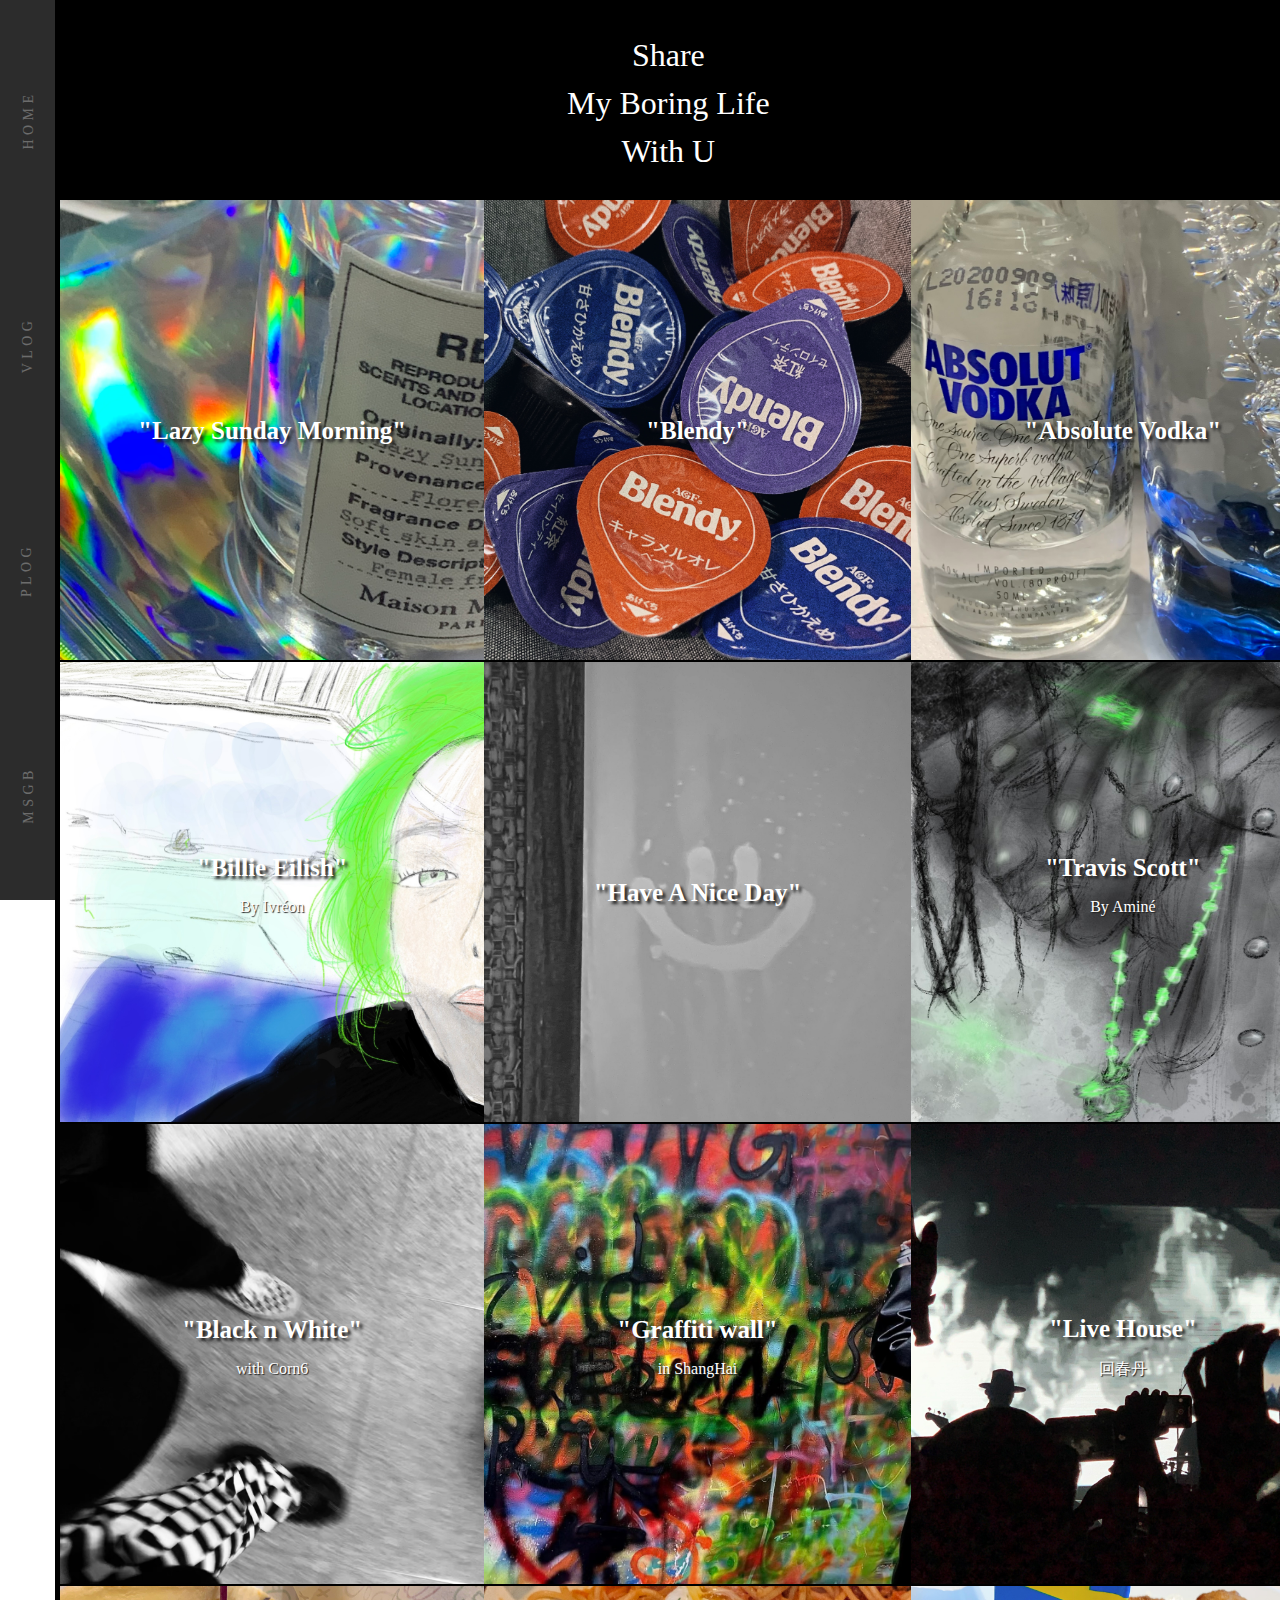
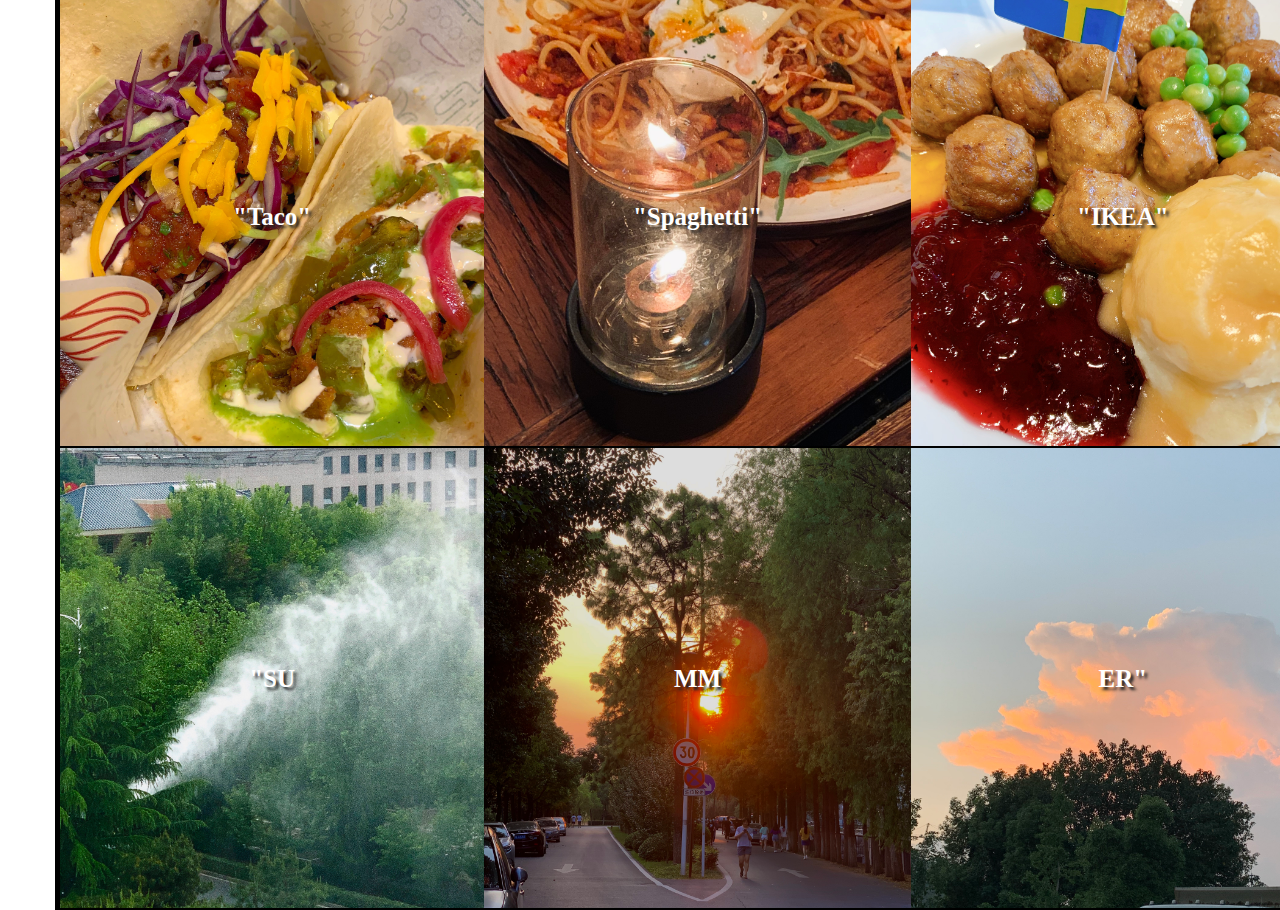
==== plog.html @ 2c7c0445 "Add files via upload" ====
<!DOCTYPE html>

<head>
    <title>PLOG</title>
    <link rel="stylesheet" type="text/css" href="index.css">
    <link rel="stylesheet" type="text/css" href="plog.css">
</head>

<body>
    <div>
        <!-- 导航区nav -->
        <nav>
            <ul class="navigation">
                <li style="height: 25%"><a href="index.html">HOME</a></li>
                <li style="height: 25%"><a href="vlog.html">VLOG</a></li>
                <li style="height: 25%"><a href="plog.html">PLOG</a></li>
                <li style="height: 25%"><a href="msgb.html">MSGB</a></li>
            </ul>
        </nav>
        <!-- end of nav -->
    </div>
    <!-- 页眉区header -->
    <header>
        <h1>
            Share
            <strong>My Boring Life</strong>
            With U 
        </h1>
    </header>
    <!-- end of header -->
    <div>
        <!-- plogbox，用表格实现，包括四行三列，用flex布局进行排列 -->
        <table class="plogbox" border="0" cellspacing="0">
            <tr>
                <td style="background-image: url(images/perfume.JPG); ">
                    <div class="plog_title">"Lazy Sunday Morning"</div>
                    <!-- <p class="plog_describe">是慵懒周末该有的味道</p> -->
                </td>
                <td style="background-image: url(images/coffee.JPG);">
                    <div class="plog_title">"Blendy"</div>
                    <!-- <p class="plog_describe">最爱的胶囊咖啡</p> -->
                </td>
                <td style="background-image: url(images/vodka.JPG);">
                    <div class="plog_title">"Absolute Vodka"</div>
                    <!-- <p class="plog_describe">绝对伏特加</p> -->
                </td>
            </tr>
            <tr>
                <td style="background-image: url(images/billie.PNG)">
                    <div class="plog_title">"Billie Eilish"</div>
                    <p class="plog_describe">By Ivréon</p>
                </td>
                <td style="background-image: url(images/smile.JPG);">
                    <div class="plog_title">"Have A Nice Day"</div>
                    <!-- <p class="plog_describe"></p> -->
                </td>
                <td style="background-image: url(images/travis.PNG);">
                    <div class="plog_title">"Travis Scott"</div>
                    <p class="plog_describe">By Aminé</p>
                </td>
            </tr>
            <tr>
                <td style="background-image: url(images/bnw.JPG)">
                    <div class="plog_title">"Black n White"</div>
                    <p class="plog_describe">with Corn6 </p>
                </td>
                <td style="background-image: url(images/wall.JPG);">
                    <div class="plog_title">"Graffiti wall"</div>
                    <p class="plog_describe">in ShangHai</p>
                </td>
                <td style="background-image: url(images/live.JPG);">
                    <div class="plog_title">"Live House"</div>
                    <p class="plog_describe">回春丹</p>
                </td>
            </tr>
            
          
            <tr>
                <td style="background-image: url(images/taco.JPG);">
                    <div class="plog_title">"Taco"</div>
                </td>
                <td style="background-image: url(images/spaghetti.JPG);">
                    <div class="plog_title">"Spaghetti"</div>
                </td>
                <td style="background-image: url(images/ikea.JPG);">
                    <div class="plog_title">"IKEA"</div>
                </td>
            </tr>
            <tr>
                <td style="background-image: url(images/spray.JPG)">
                    <div class="plog_title">"SU</div>
                </td>
                <td style="background-image: url(images/sunset.JPG);">
                    <div class="plog_title">MM</div>
                </td>
                <td style="background-image: url(images/cloud.JPG);">
                    <div class="plog_title">ER"</div>
                </td>
            </tr>
            
        </table>
        <!-- end of plogbox -->

    </div>
</body>

</html>
---- index.css ----
body
{
    margin: 0;
}
a
{
    display: block;
}
nav
{
    position: fixed;
    /* top: 0; */
    height: 100%;

    width: 60px;
}
.navigation
{
    background-color: #2c2c2c;

    height: 100%;
    left: 0;
    margin: 0;
    padding: 0;
    top: 0;
    position: fixed;
    vertical-align: middle;
    width: 55px;
    
}
.navigation li
{
    position: relative;
    /* width: 100%; */
    text-align: center;
    display: block;
    
}
.navigation li a
{
    color: #fff;
    font-size: 14px;
    letter-spacing: 4.4px;
    line-height: 14px;
    opacity: 0.3;
    /* 设置透明度 */
    text-decoration: none;
    /* 去掉下划线 */
    top: 50%;
    right: auto;
    transform: rotate(270deg);
    /* 设置文字旋转270度 */
    position: absolute;

 
}
.navigation li a:hover
{
   color:#fff;
   opacity:100;
   /* 设置光标选中效果 */
}

.blue
{

    position: absolute;
    width: 100%;
    height: 375px;
    background-color:blue;
    opacity: 0.8;
    
    margin-bottom: 375px;
    z-index: -1;
    /* 为了防止覆盖导航栏 */
}
.infobox
{
    position: absolute;
    width: 50%;
    text-align: center;

    border-radius: 4px;
    margin-top: 375px;
    height: 387px;
    z-index: -1;
    background-color: #00ff00;

}

.infobox_head
{
    margin-top: -60px;
}
.headshot
{
    margin: 0 auto;
    margin-top: -60px;
    margin-bottom: 20px;
}

.name
{
    /* color: #fff; */
    font-family:'Segoe UI', Tahoma, Geneva, Verdana, sans-serif;
    font-size: 20px;
    line-height: 1.3;
}
.myname ul
{
    list-style: none;
}

.title
{
    /* color: #fff; */
    font-size: 16px;
    line-height: 1.5;

}
.contact
{
    font-size: 14px;
}
.about
{
  
    height: 390px;
    width: 50%;
    margin-top: 375px;
    float: right;
    background-color: #f0f0f0;

}
.aboutcontent
{
    font-family: Microsoft YaHei;
    font-size: 16px;
    margin-left: 180px;
}

.welcome
{
    position: absolute;
    margin-top: 150px;
    margin-left: 35%;
}
.welcome h2
{
    font-size: 40px;
    color: #fff;
    font-family: 'Lucida Sans', 'Lucida Sans Regular', 'Lucida Grande', 'Lucida Sans Unicode', Geneva, Verdana, sans-serif;
}
---- plog.css ----
header
{
    height: 200px;
    width: 100%;
    position: absolute;
    background-color: black;
    top: 0;
    margin-left: 55px;
    text-align: center;
    z-index: -1;

}
h1
{
    color: #fff;
    position: absolute;
    top: 5%;
    left: 40%;
    font-weight: 300;
    line-height: 1.5;
}
h1 strong
{
    display: block;
}

.plogbox
{
    width: 100%;
    margin-left: 55px;
    margin-top: 200px;
    padding-left: 5px;
    background-color: black;
}
.plog_title
{
    text-align: center;
    color: #fff;
    font-size: 25px;
    font-weight: 800;
    /* position: absolute; */
    text-shadow: #222 3px 3px 3px;

}
table
{
    display: flex;
}
td
{
    /* display: block; */
    width: 460px;
    height: 460px;
    background-size: 460px 460px;
    background-repeat: no-repeat;

}
.plog_describe
{
    text-align: center;
    color: #fff;
    font-family:  Microsoft YaHei;
    text-shadow: #222 1px 1px 1px;
}
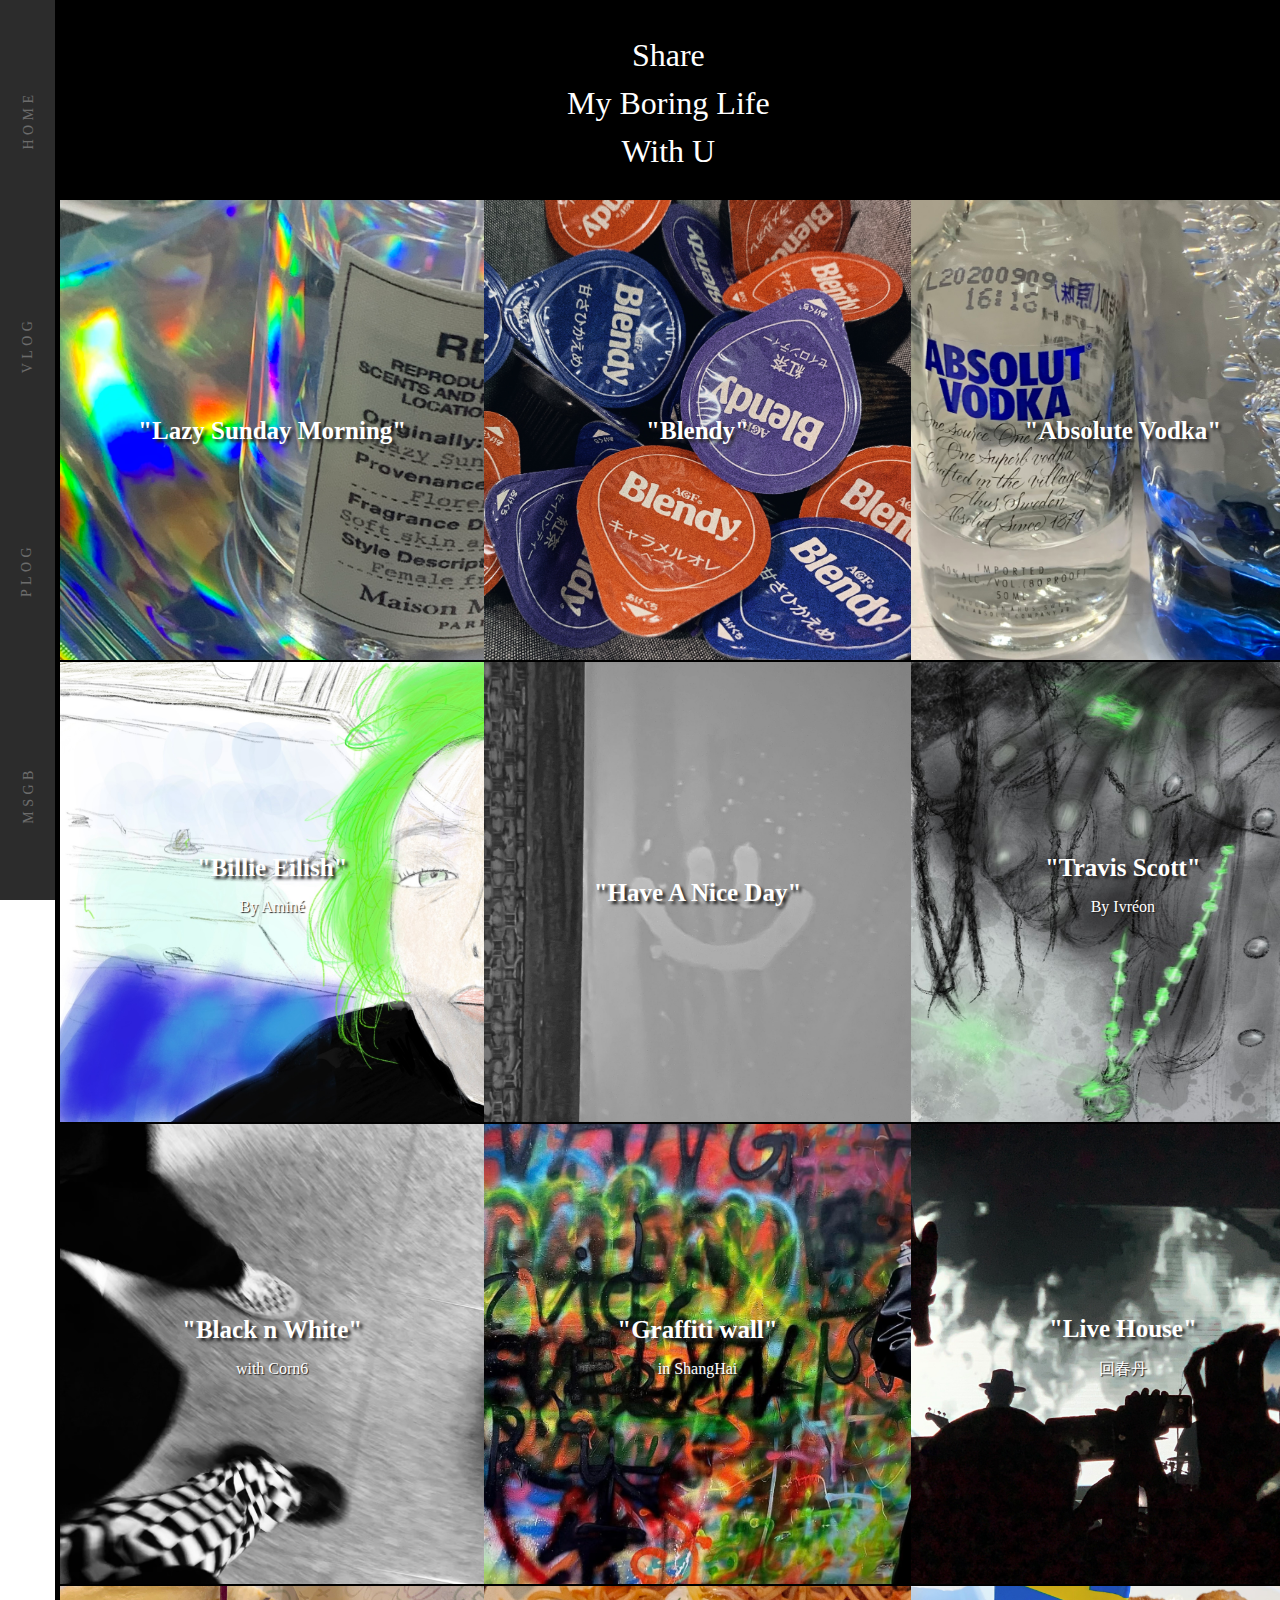
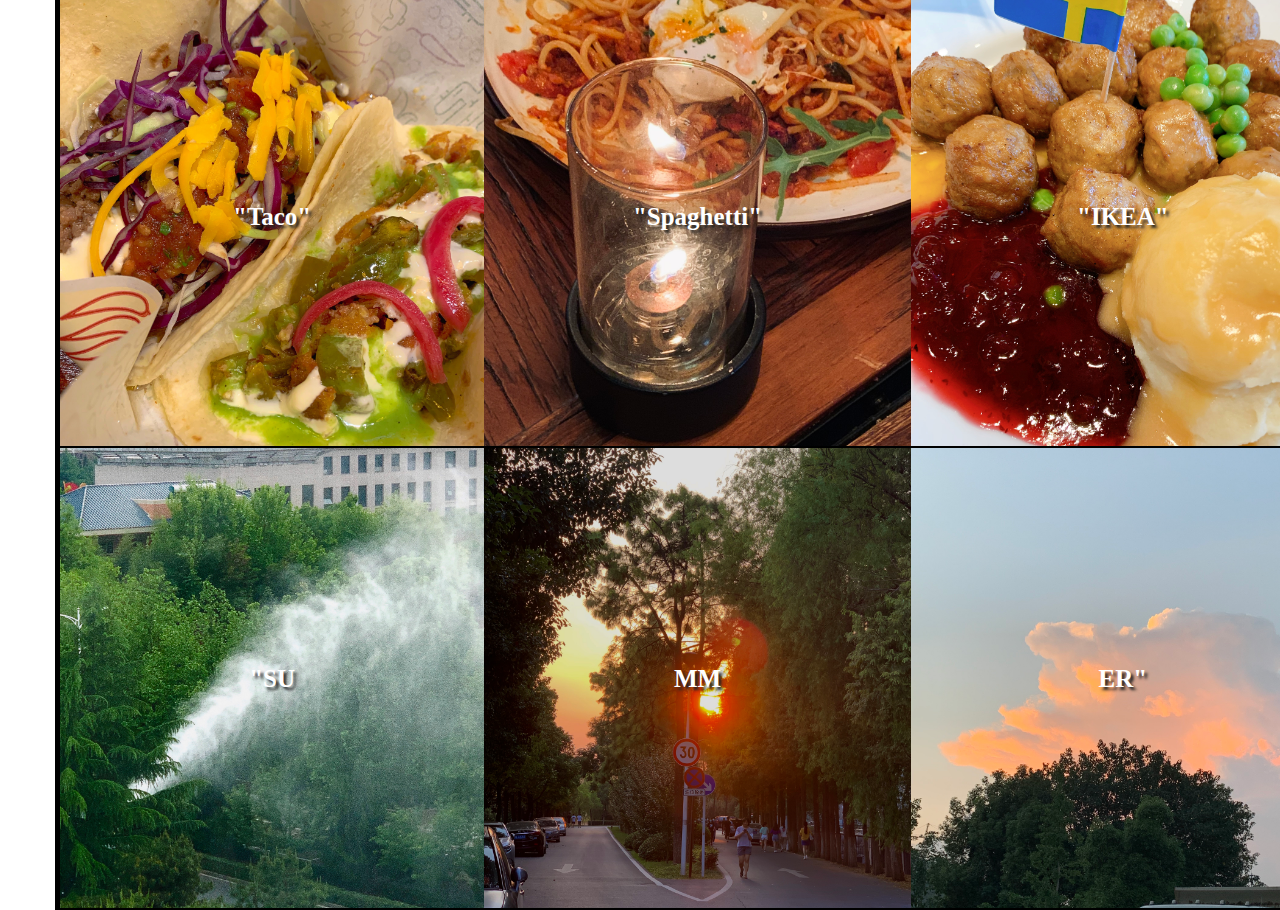
==== commit 650c7422: "Update plog.html" ====
--- a/plog.html
+++ b/plog.html
@@ -48,7 +48,7 @@
             <tr>
                 <td style="background-image: url(images/billie.PNG)">
                     <div class="plog_title">"Billie Eilish"</div>
-                    <p class="plog_describe">By Ivréon</p>
+                    <p class="plog_describe">By Aminé</p>
                 </td>
                 <td style="background-image: url(images/smile.JPG);">
                     <div class="plog_title">"Have A Nice Day"</div>
@@ -56,7 +56,7 @@
                 </td>
                 <td style="background-image: url(images/travis.PNG);">
                     <div class="plog_title">"Travis Scott"</div>
-                    <p class="plog_describe">By Aminé</p>
+                    <p class="plog_describe">By Ivréon</p>
                 </td>
             </tr>
             <tr>
@@ -104,4 +104,4 @@
     </div>
 </body>
 
-</html>+</html>
